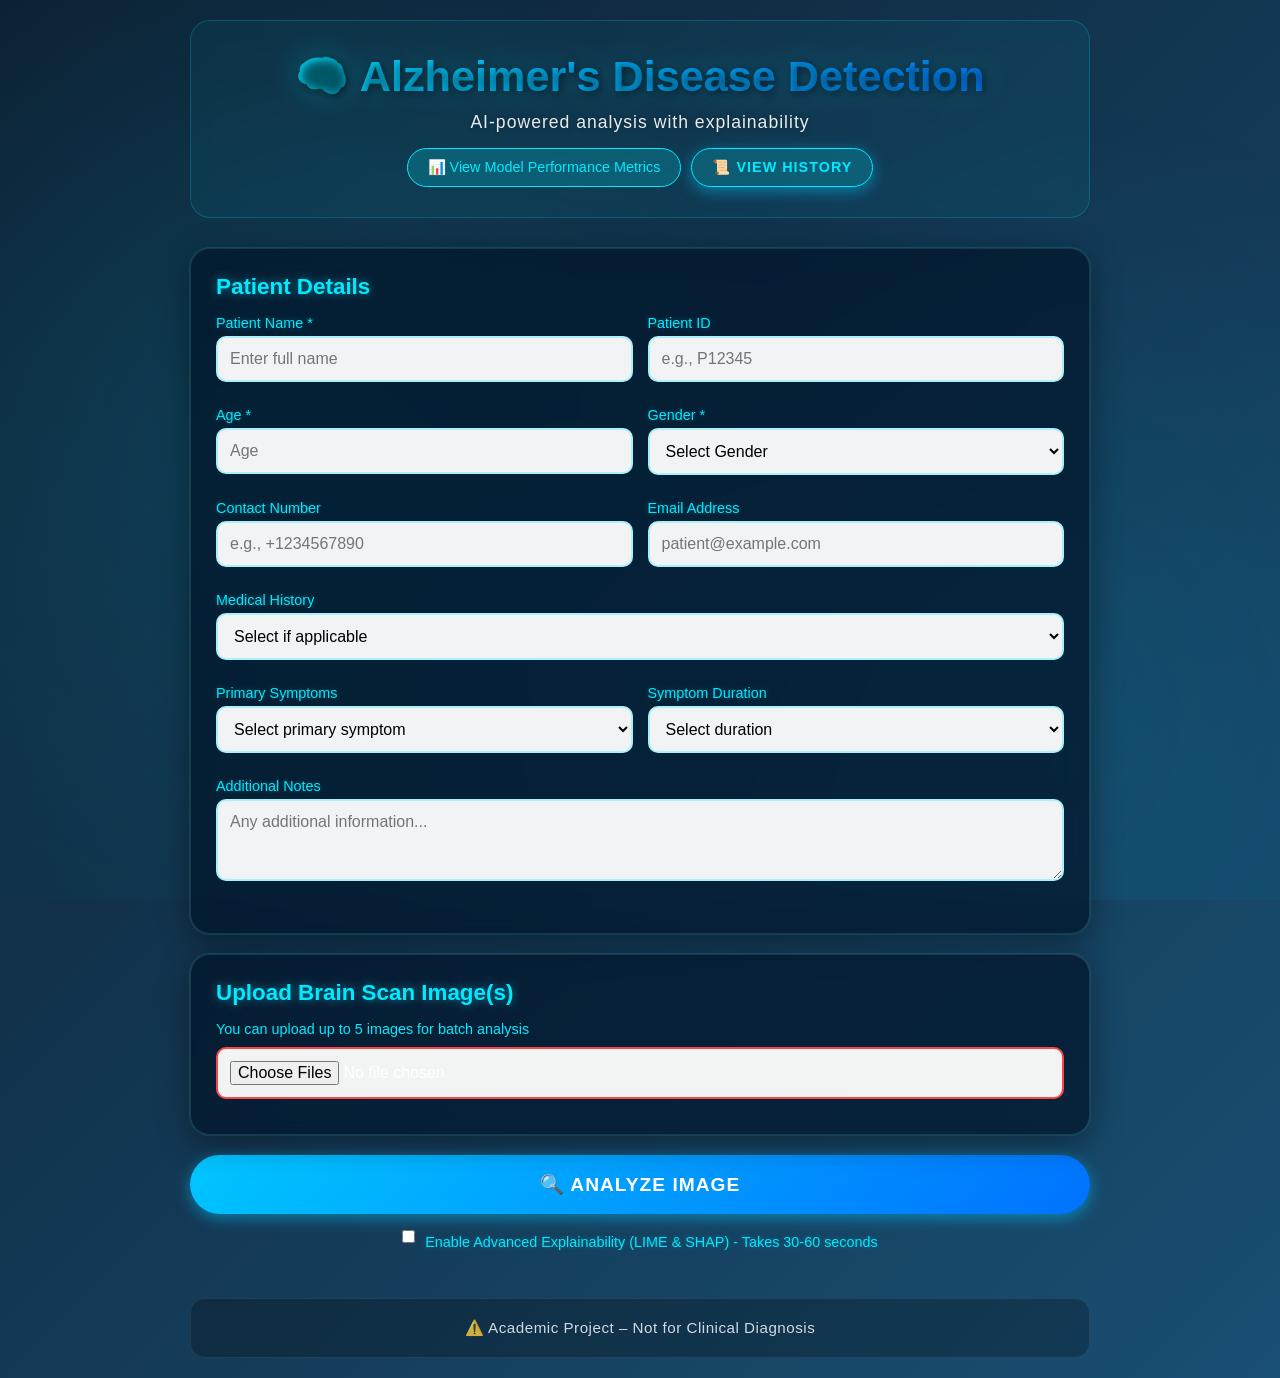
==== index.html @ 7a1afa84 "Initial commit - Alzheimer's Detection System" ====
<!DOCTYPE html>
<html lang="en">
<head>
    <meta charset="UTF-8">
    <title>Alzheimer's Disease Detection</title>
    <link rel="stylesheet" href="styles.css">
</head>
<body>

    <div class="container">

        <header>
            <h1>🧠 Alzheimer's Disease Detection</h1>
            <p>AI-powered analysis with explainability</p>
            <div style="margin-top: 15px; display: flex; gap: 10px; justify-content: center; flex-wrap: wrap;">
                <a href="metrics.html" style="display: inline-block; padding: 10px 20px; background: rgba(0, 234, 255, 0.2); border: 1px solid #00eaff; border-radius: 20px; color: #00eaff; text-decoration: none; font-size: 0.9rem; transition: all 0.3s ease;">📊 View Model Performance Metrics</a>
                <button type="button" onclick="showHistory(); return false;" style="padding: 10px 20px; background: rgba(0, 234, 255, 0.2); border: 1px solid #00eaff; border-radius: 20px; color: #00eaff; font-size: 0.9rem; cursor: pointer; transition: all 0.3s ease; width: auto;">📜 View History</button>
            </div>
        </header>

        <form id="uploadForm">

            <div class="card">
                <h2>Patient Details</h2>

                <div class="form-row">
                    <div class="form-group">
                        <label for="patientName">Patient Name *</label>
                        <input type="text" id="patientName" name="patientName" placeholder="Enter full name" required minlength="2" maxlength="100">
                    </div>
                    
                    <div class="form-group">
                        <label for="patientId">Patient ID</label>
                        <input type="text" id="patientId" name="patientId" placeholder="e.g., P12345" maxlength="20">
                    </div>
                </div>

                <div class="form-row">
                    <div class="form-group">
                        <label for="age">Age *</label>
                        <input type="number" id="age" name="age" placeholder="Age" required min="1" max="120">
                    </div>

                    <div class="form-group">
                        <label for="gender">Gender *</label>
                        <select id="gender" name="gender" required>
                            <option value="">Select Gender</option>
                            <option value="male">Male</option>
                            <option value="female">Female</option>
                            <option value="other">Other</option>
                        </select>
                    </div>
                </div>

                <div class="form-row">
                    <div class="form-group">
                        <label for="contactNumber">Contact Number</label>
                        <input type="tel" id="contactNumber" name="contactNumber" placeholder="e.g., +1234567890" pattern="[+]?[0-9]{10,15}">
                    </div>

                    <div class="form-group">
                        <label for="email">Email Address</label>
                        <input type="email" id="email" name="email" placeholder="patient@example.com">
                    </div>
                </div>

                <div class="form-row">
                    <div class="form-group full-width">
                        <label for="medicalHistory">Medical History</label>
                        <select id="medicalHistory" name="medicalHistory">
                            <option value="">Select if applicable</option>
                            <option value="none">No significant history</option>
                            <option value="hypertension">Hypertension</option>
                            <option value="diabetes">Diabetes</option>
                            <option value="stroke">Previous Stroke</option>
                            <option value="dementia_family">Family History of Dementia</option>
                            <option value="other">Other</option>
                        </select>
                    </div>
                </div>

                <div class="form-row">
                    <div class="form-group">
                        <label for="symptoms">Primary Symptoms</label>
                        <select id="symptoms" name="symptoms">
                            <option value="">Select primary symptom</option>
                            <option value="memory_loss">Memory Loss</option>
                            <option value="confusion">Confusion/Disorientation</option>
                            <option value="language">Language Difficulties</option>
                            <option value="mood_changes">Mood/Behavior Changes</option>
                            <option value="routine">Routine Assessment</option>
                        </select>
                    </div>

                    <div class="form-group">
                        <label for="duration">Symptom Duration</label>
                        <select id="duration" name="duration">
                            <option value="">Select duration</option>
                            <option value="recent">Less than 1 month</option>
                            <option value="short">1-6 months</option>
                            <option value="medium">6-12 months</option>
                            <option value="long">More than 1 year</option>
                        </select>
                    </div>
                </div>

                <div class="form-row">
                    <div class="form-group full-width">
                        <label for="notes">Additional Notes</label>
                        <textarea id="notes" name="notes" placeholder="Any additional information..." rows="3" maxlength="500"></textarea>
                    </div>
                </div>
            </div>

            <div class="card">
                <h2>Upload Brain Scan Image(s)</h2>
                <p style="color: #00eaff; font-size: 0.9rem; margin-bottom: 10px;">You can upload up to 5 images for batch analysis</p>

                <input type="file" id="imageInput" accept="image/*" multiple required>

                <div id="preview"></div>
            </div>

            <button type="submit">🔍 Analyze Image</button>
            
            <div style="margin-top: 15px; text-align: center;">
                <label style="display: inline-flex; align-items: center; color: #00eaff; cursor: pointer;">
                    <input type="checkbox" id="advancedExplain" style="margin-right: 10px; width: auto; cursor: pointer;">
                    <span>Enable Advanced Explainability (LIME & SHAP) - Takes 30-60 seconds</span>
                </label>
            </div>

        </form>

        <div id="result" class="result hidden">
            <h2>🔬 Diagnostic Analysis Results</h2>
            
            <div id="multipleResults"></div>

            <button onclick="window.print()" class="print-button">🖨️ Print Report</button>
        </div>

        <!-- History Modal -->
        <div id="historyModal" class="modal hidden" style="display: none;">
            <div class="modal-content">
                <div class="modal-header">
                    <h2>📜 Prediction History</h2>
                    <button type="button" onclick="closeHistory(); return false;" class="close-button">✕</button>
                </div>
                <div id="historyContent" class="modal-body"></div>
            </div>
        </div>

        <footer>
            <p>⚠️ Academic Project – Not for Clinical Diagnosis</p>
        </footer>

    </div>

    <script src="script.js?v=4"></script>
</body>
</html>
---- styles.css ----
* {
    margin: 0;
    padding: 0;
    font-family: 'Segoe UI', sans-serif;
}

body {
    background: linear-gradient(135deg, rgba(0, 20, 40, 0.95), rgba(0, 60, 100, 0.9)), 
                url("https://images.unsplash.com/photo-1559757175-0eb30cd8c063?w=1920") center/cover no-repeat fixed;
    color: #fff;
    min-height: 100vh;
    position: relative;
}

body::before {
    content: '';
    position: fixed;
    top: 0;
    left: 0;
    width: 100%;
    height: 100%;
    background: radial-gradient(circle at 20% 50%, rgba(0, 234, 255, 0.1), transparent 50%),
                radial-gradient(circle at 80% 80%, rgba(0, 198, 255, 0.1), transparent 50%);
    pointer-events: none;
    z-index: 0;
}

.container {
    width: 90%;
    max-width: 900px;
    margin: auto;
    padding: 20px;
    position: relative;
    z-index: 1;
}

header {
    text-align: center;
    margin-bottom: 30px;
    padding: 30px 20px;
    background: rgba(0, 234, 255, 0.05);
    border-radius: 20px;
    border: 1px solid rgba(0, 234, 255, 0.2);
    backdrop-filter: blur(10px);
}

header h1 {
    font-size: 2.7rem;
    text-shadow: 2px 2px 10px rgba(0,0,0,0.6), 0 0 30px rgba(0, 234, 255, 0.3);
    background: linear-gradient(135deg, #00eaff, #0072ff);
    -webkit-background-clip: text;
    -webkit-text-fill-color: transparent;
    background-clip: text;
    margin-bottom: 10px;
}

header p {
    opacity: 0.9;
    text-shadow: 1px 1px 6px rgba(0,0,0,0.4);
    font-size: 1.1rem;
    letter-spacing: 1px;
}

.card {
    background: rgba(0, 20, 40, 0.7);
    padding: 25px;
    border-radius: 20px;
    margin-bottom: 20px;
    box-shadow: 0 8px 32px rgba(0,0,0,0.4), 0 0 0 1px rgba(0, 234, 255, 0.2);
    backdrop-filter: blur(10px);
    border: 1px solid rgba(255, 255, 255, 0.1);
    transition: transform 0.3s ease, box-shadow 0.3s ease;
}

.card:hover {
    transform: translateY(-5px);
    box-shadow: 0 12px 40px rgba(0, 234, 255, 0.3), 0 0 0 1px rgba(0, 234, 255, 0.4);
}

.card h2 {
    margin-bottom: 15px;
    color: #00eaff;
    font-size: 1.4rem;
    text-shadow: 0 0 10px rgba(0, 234, 255, 0.5);
}

input, select {
    width: 100%;
    padding: 12px;
    margin-bottom: 10px;
    border-radius: 10px;
    border: 2px solid rgba(0, 234, 255, 0.3);
    outline: none;
    background: rgba(255, 255, 255, 0.95);
    font-size: 1rem;
    transition: all 0.3s ease;
    box-sizing: border-box;
}

input:focus, select:focus, textarea:focus {
    border-color: #00eaff;
    box-shadow: 0 0 15px rgba(0, 234, 255, 0.4);
    background: #fff;
}

input:invalid:not(:placeholder-shown) {
    border-color: #ff4444;
}

input:valid:not(:placeholder-shown) {
    border-color: #00ff88;
}

textarea {
    width: 100%;
    padding: 12px;
    margin-bottom: 10px;
    border-radius: 10px;
    border: 2px solid rgba(0, 234, 255, 0.3);
    outline: none;
    background: rgba(255, 255, 255, 0.95);
    font-size: 1rem;
    transition: all 0.3s ease;
    box-sizing: border-box;
    font-family: 'Segoe UI', sans-serif;
    resize: vertical;
    min-height: 80px;
}

label {
    display: block;
    color: #00eaff;
    font-size: 0.9rem;
    margin-bottom: 5px;
    font-weight: 500;
    text-shadow: 0 0 5px rgba(0, 234, 255, 0.3);
}

.form-row {
    display: grid;
    grid-template-columns: 1fr 1fr;
    gap: 15px;
    margin-bottom: 15px;
}

.form-group {
    display: flex;
    flex-direction: column;
}

.form-group.full-width {
    grid-column: 1 / -1;
}

@media (max-width: 768px) {
    .form-row {
        grid-template-columns: 1fr;
    }
}

button {
    width: 100%;
    padding: 18px;
    border-radius: 30px;
    border: none;
    background: linear-gradient(135deg, #00c6ff, #0072ff);
    color: #fff;
    font-size: 1.2rem;
    font-weight: bold;
    cursor: pointer;
    box-shadow: 0 4px 15px rgba(0, 198, 255, 0.5);
    transition: all 0.3s ease;
    text-transform: uppercase;
    letter-spacing: 1px;
}

button:hover {
    background: linear-gradient(135deg, #0072ff, #00c6ff);
    transform: translateY(-2px);
    box-shadow: 0 8px 25px rgba(0, 198, 255, 0.7);
}

button:active {
    transform: translateY(0);
}

#preview {
    display: flex;
    gap: 10px;
    flex-wrap: wrap;
}

#preview img {
    width: 120px;
    height: 120px;
    object-fit: cover;
    border-radius: 10px;
    border: 2px solid #00eaff;
}

.result {
    margin-top: 30px;
    background: rgba(0, 20, 40, 0.8);
    padding: 30px;
    border-radius: 20px;
    text-align: center;
    box-shadow: 0 8px 32px rgba(0,0,0,0.4), 0 0 0 1px rgba(0, 234, 255, 0.3);
    backdrop-filter: blur(10px);
    border: 1px solid rgba(0, 234, 255, 0.2);
    animation: fadeIn 0.5s ease;
}

.result h2 {
    color: #00eaff;
    margin-bottom: 25px;
    font-size: 1.8rem;
}

.result-summary {
    margin-bottom: 30px;
}

.prediction-box {
    background: rgba(0, 234, 255, 0.1);
    padding: 25px;
    border-radius: 15px;
    border: 2px solid rgba(0, 234, 255, 0.3);
    margin-bottom: 20px;
}

.prediction-label, .confidence-label {
    font-size: 1.2rem;
    margin: 10px 0;
    color: #fff;
}

.prediction-label span, .confidence-label span {
    color: #00eaff;
    font-weight: bold;
    font-size: 1.3rem;
}

.confidence-bar {
    width: 100%;
    height: 30px;
    background: rgba(255, 255, 255, 0.1);
    border-radius: 15px;
    overflow: hidden;
    margin-top: 15px;
    border: 1px solid rgba(0, 234, 255, 0.3);
}

.confidence-fill {
    height: 100%;
    background: linear-gradient(90deg, #00c6ff, #00eaff);
    border-radius: 15px;
    transition: width 1s ease;
    display: flex;
    align-items: center;
    justify-content: flex-end;
    padding-right: 10px;
    color: #fff;
    font-weight: bold;
}

.explainability-section {
    margin: 30px 0;
    padding: 25px;
    background: rgba(0, 234, 255, 0.05);
    border-radius: 15px;
    border: 1px solid rgba(0, 234, 255, 0.2);
    text-align: left;
}

.explainability-section h3 {
    color: #00eaff;
    margin-bottom: 15px;
    font-size: 1.3rem;
}

.explanation-text {
    color: #fff;
    line-height: 1.6;
    margin-bottom: 15px;
    opacity: 0.9;
}

.predictions-grid {
    display: grid;
    grid-template-columns: repeat(auto-fit, minmax(200px, 1fr));
    gap: 15px;
    margin-top: 15px;
}

.prediction-item {
    background: rgba(0, 20, 40, 0.6);
    padding: 15px;
    border-radius: 10px;
    border: 1px solid rgba(0, 234, 255, 0.2);
}

.prediction-item-label {
    color: #00eaff;
    font-size: 0.9rem;
    margin-bottom: 8px;
}

.prediction-item-value {
    color: #fff;
    font-size: 1.5rem;
    font-weight: bold;
}

.prediction-item-bar {
    width: 100%;
    height: 8px;
    background: rgba(255, 255, 255, 0.1);
    border-radius: 4px;
    overflow: hidden;
    margin-top: 8px;
}

.prediction-item-fill {
    height: 100%;
    background: linear-gradient(90deg, #0072ff, #00eaff);
    border-radius: 4px;
}

.gradcam-container {
    text-align: center;
}

.gradcam-container img {
    max-width: 400px;
    width: 100%;
    border-radius: 10px;
    border: 3px solid #00eaff;
    box-shadow: 0 4px 20px rgba(0, 234, 255, 0.3);
}

.heatmap-legend {
    margin-top: 15px;
}

.legend-item {
    display: inline-block;
    width: 300px;
}

.legend-color {
    height: 20px;
    border-radius: 10px;
    margin-bottom: 5px;
}

.legend-labels {
    display: flex;
    justify-content: space-between;
    font-size: 0.85rem;
    color: #fff;
    opacity: 0.8;
}

.clinical-insights {
    background: rgba(0, 234, 255, 0.08);
    padding: 20px;
    border-radius: 10px;
    border-left: 4px solid #00eaff;
}

.clinical-insights p {
    color: #fff;
    line-height: 1.8;
    margin: 10px 0;
}

.clinical-insights strong {
    color: #00eaff;
}

.considerations-box {
    background: rgba(255, 200, 0, 0.1);
    padding: 20px;
    border-radius: 10px;
    border-left: 4px solid #ffc800;
}

.considerations-box ul {
    list-style: none;
    padding: 0;
    margin: 0;
}

.considerations-box li {
    color: #fff;
    line-height: 1.8;
    margin: 12px 0;
    padding-left: 25px;
    position: relative;
}

.considerations-box li:before {
    content: "⚠️";
    position: absolute;
    left: 0;
}

.model-info-grid {
    display: grid;
    grid-template-columns: repeat(auto-fit, minmax(150px, 1fr));
    gap: 15px;
}

.info-card {
    background: rgba(0, 20, 40, 0.6);
    padding: 15px;
    border-radius: 10px;
    border: 1px solid rgba(0, 234, 255, 0.2);
    text-align: center;
}

.info-label {
    color: #00eaff;
    font-size: 0.85rem;
    margin-bottom: 8px;
    text-transform: uppercase;
    letter-spacing: 1px;
}

.info-value {
    color: #fff;
    font-size: 1.2rem;
    font-weight: bold;
}

.print-button {
    margin-top: 30px;
    padding: 15px 40px;
    background: rgba(0, 234, 255, 0.2);
    border: 2px solid #00eaff;
    color: #00eaff;
    border-radius: 30px;
    cursor: pointer;
    font-size: 1rem;
    font-weight: bold;
    transition: all 0.3s ease;
}

.print-button:hover {
    background: rgba(0, 234, 255, 0.3);
    transform: translateY(-2px);
    box-shadow: 0 4px 15px rgba(0, 234, 255, 0.4);
}

@keyframes fadeIn {
    from {
        opacity: 0;
        transform: translateY(20px);
    }
    to {
        opacity: 1;
        transform: translateY(0);
    }
}

.result img {
    width: 250px;
    margin-top: 10px;
    border-radius: 10px;
    border: 3px solid #00eaff;
}

.hidden {
    display: none;
}

footer {
    margin-top: 40px;
    text-align: center;
    opacity: 0.8;
    padding: 20px;
    background: rgba(0, 0, 0, 0.3);
    border-radius: 15px;
    border: 1px solid rgba(255, 255, 255, 0.1);
}

footer p {
    font-size: 0.95rem;
    letter-spacing: 0.5px;
}

/* Modal styles */
.modal {
    position: fixed;
    top: 0;
    left: 0;
    width: 100%;
    height: 100%;
    background: rgba(0, 0, 0, 0.8);
    backdrop-filter: blur(5px);
    z-index: 1000;
    display: flex;
    align-items: center;
    justify-content: center;
    animation: fadeIn 0.3s ease;
}

.modal.hidden {
    display: none !important;
}

.modal-content {
    background: rgba(0, 20, 40, 0.95);
    border-radius: 20px;
    border: 2px solid rgba(0, 234, 255, 0.3);
    width: 90%;
    max-width: 900px;
    max-height: 85vh;
    overflow: hidden;
    display: flex;
    flex-direction: column;
    box-shadow: 0 10px 50px rgba(0, 234, 255, 0.3);
}

.modal-header {
    padding: 25px;
    border-bottom: 1px solid rgba(0, 234, 255, 0.2);
    display: flex;
    justify-content: space-between;
    align-items: center;
}

.modal-header h2 {
    color: #00eaff;
    margin: 0;
}

.close-button {
    background: rgba(255, 68, 68, 0.2);
    border: 1px solid #ff4444;
    color: #ff4444;
    width: 40px;
    height: 40px;
    border-radius: 50%;
    font-size: 1.5rem;
    cursor: pointer;
    transition: all 0.3s ease;
    padding: 0;
}

.close-button:hover {
    background: rgba(255, 68, 68, 0.4);
    transform: rotate(90deg);
}

.modal-body {
    padding: 25px;
    overflow-y: auto;
    flex: 1;
}

.history-entry {
    background: rgba(0, 234, 255, 0.05);
    border: 1px solid rgba(0, 234, 255, 0.2);
    border-radius: 15px;
    padding: 20px;
    margin-bottom: 20px;
}

.history-header {
    display: flex;
    justify-content: space-between;
    align-items: flex-start;
    margin-bottom: 15px;
    padding-bottom: 15px;
    border-bottom: 1px solid rgba(0, 234, 255, 0.2);
}

.history-header h3 {
    color: #00eaff;
    margin: 0 0 5px 0;
}

.history-header p {
    color: #fff;
    margin: 3px 0;
    font-size: 0.9rem;
}

.delete-btn {
    background: rgba(255, 68, 68, 0.2);
    border: 1px solid #ff4444;
    color: #ff4444;
    padding: 8px 15px;
    border-radius: 10px;
    cursor: pointer;
    font-size: 0.9rem;
    transition: all 0.3s ease;
    width: auto;
}

.delete-btn:hover {
    background: rgba(255, 68, 68, 0.4);
    transform: translateY(-2px);
}

.history-results {
    display: grid;
    grid-template-columns: repeat(auto-fill, minmax(200px, 1fr));
    gap: 15px;
    margin-top: 15px;
}

.history-result-item {
    background: rgba(0, 20, 40, 0.6);
    border: 1px solid rgba(0, 234, 255, 0.2);
    border-radius: 10px;
    padding: 10px;
    text-align: center;
}

.history-result-item img {
    width: 100%;
    height: 150px;
    object-fit: cover;
    border-radius: 8px;
    margin-bottom: 10px;
    border: 2px solid rgba(0, 234, 255, 0.3);
}

.history-result-info p {
    color: #fff;
    margin: 5px 0;
    font-size: 0.85rem;
}

.history-result-info strong {
    color: #00eaff;
}

/* Scrollbar styling for modal */
.modal-body::-webkit-scrollbar {
    width: 8px;
}

.modal-body::-webkit-scrollbar-track {
    background: rgba(0, 0, 0, 0.2);
    border-radius: 10px;
}

.modal-body::-webkit-scrollbar-thumb {
    background: rgba(0, 234, 255, 0.5);
    border-radius: 10px;
}

.modal-body::-webkit-scrollbar-thumb:hover {
    background: rgba(0, 234, 255, 0.7);
}
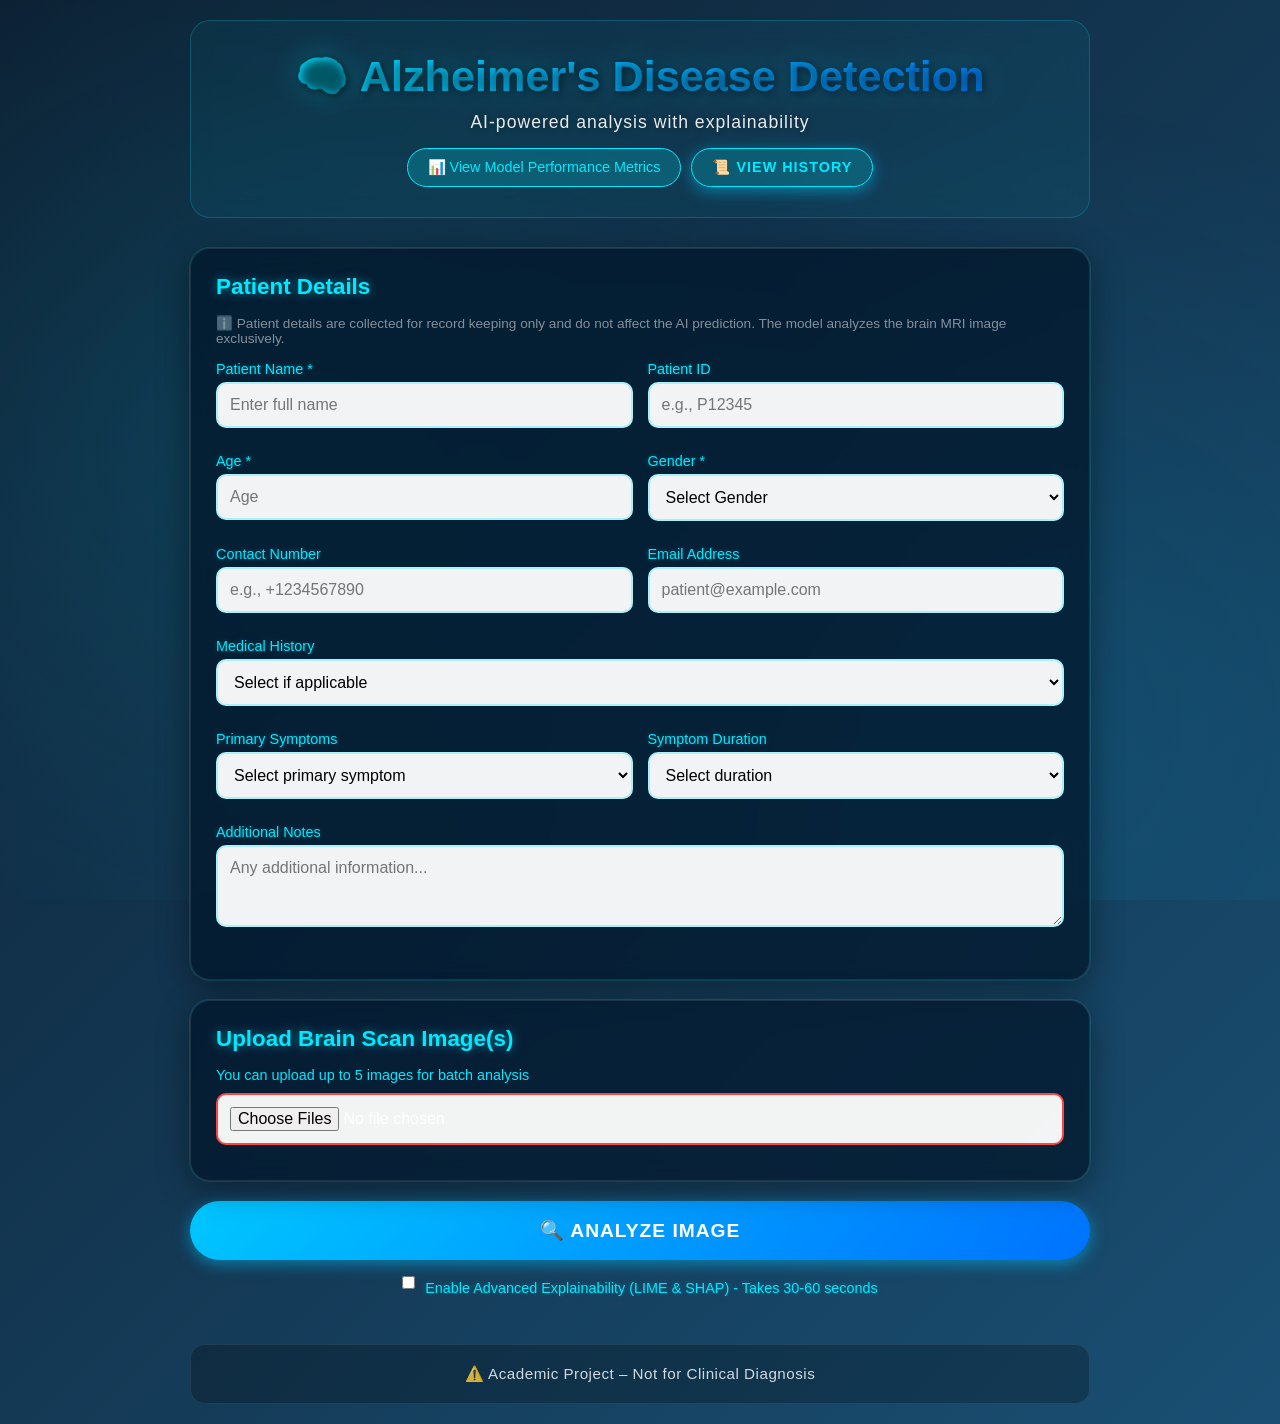
==== commit e32aa19a: "colour issu in gradcamm" ====
--- a/index.html
+++ b/index.html
@@ -22,6 +22,9 @@
 
             <div class="card">
                 <h2>Patient Details</h2>
+                <p style="color: rgba(255,255,255,0.5); font-size: 0.85rem; margin-bottom: 15px;">
+                    ℹ️ Patient details are collected for record keeping only and do not affect the AI prediction. The model analyzes the brain MRI image exclusively.
+                </p>
 
                 <div class="form-row">
                     <div class="form-group">
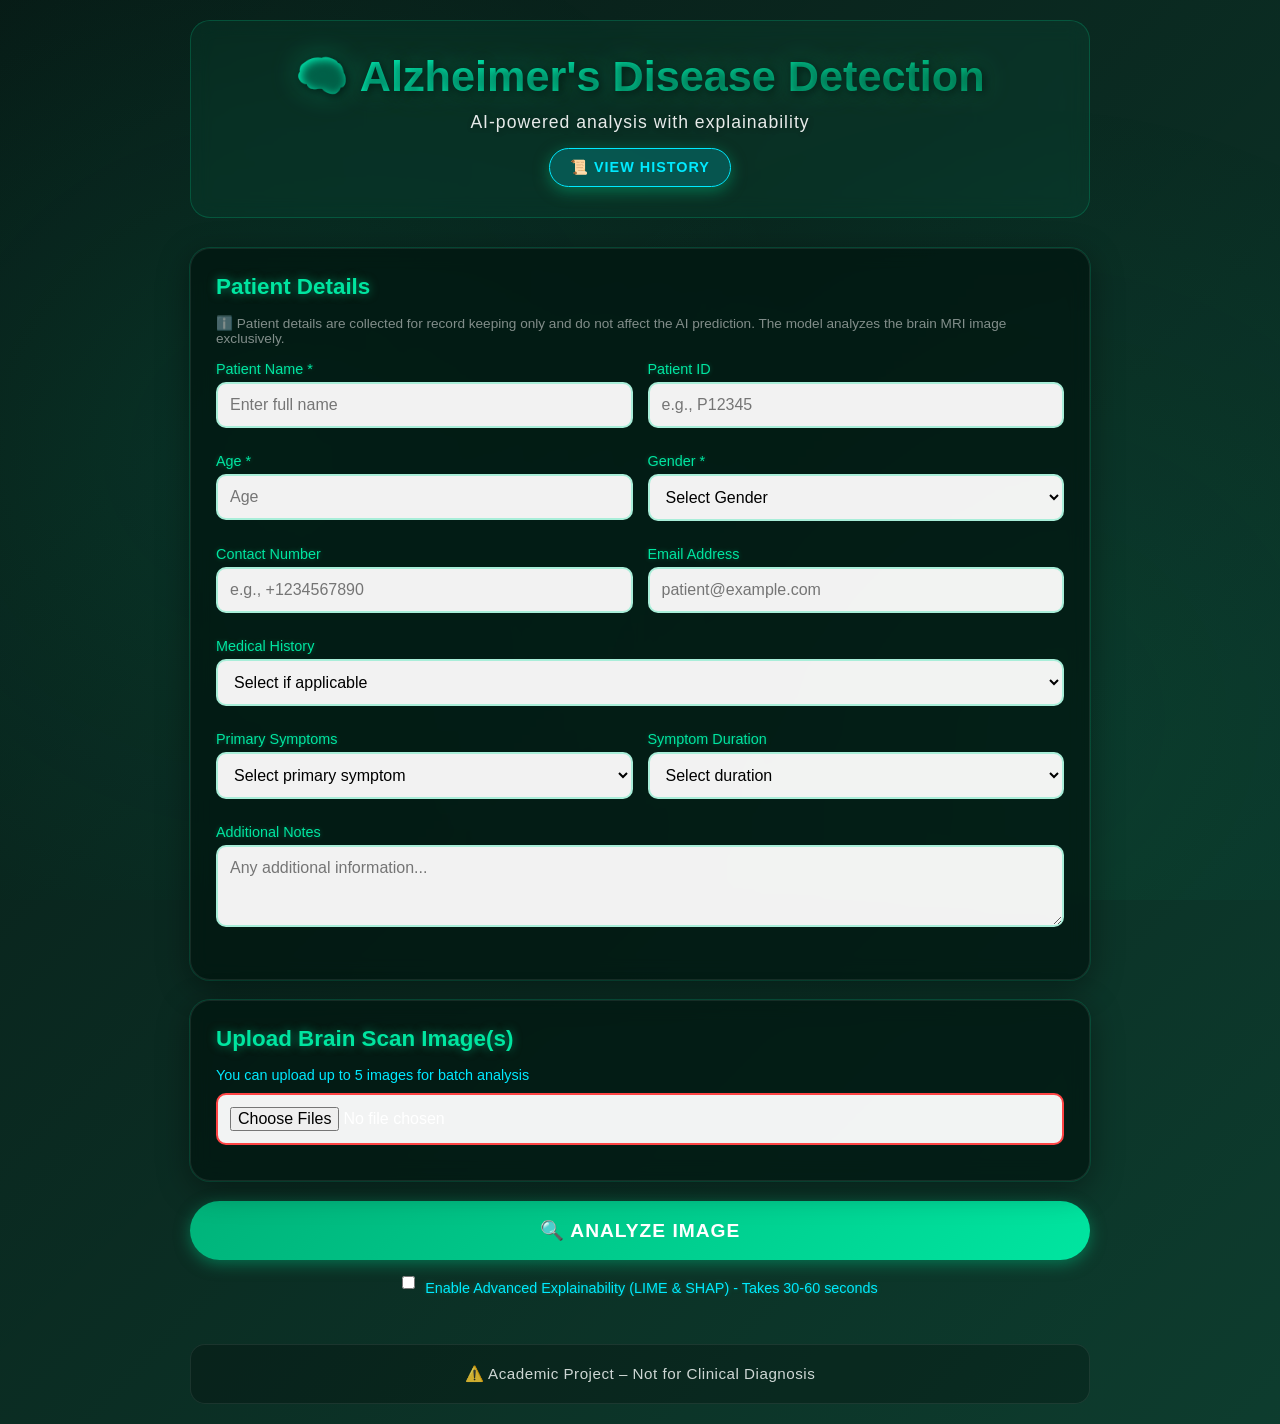
==== commit 2ec8ea4c: "fixed confusion matrix" ====
--- a/index.html
+++ b/index.html
@@ -13,7 +13,6 @@
             <h1>🧠 Alzheimer's Disease Detection</h1>
             <p>AI-powered analysis with explainability</p>
             <div style="margin-top: 15px; display: flex; gap: 10px; justify-content: center; flex-wrap: wrap;">
-                <a href="metrics.html" style="display: inline-block; padding: 10px 20px; background: rgba(0, 234, 255, 0.2); border: 1px solid #00eaff; border-radius: 20px; color: #00eaff; text-decoration: none; font-size: 0.9rem; transition: all 0.3s ease;">📊 View Model Performance Metrics</a>
                 <button type="button" onclick="showHistory(); return false;" style="padding: 10px 20px; background: rgba(0, 234, 255, 0.2); border: 1px solid #00eaff; border-radius: 20px; color: #00eaff; font-size: 0.9rem; cursor: pointer; transition: all 0.3s ease; width: auto;">📜 View History</button>
             </div>
         </header>
--- a/styles.css
+++ b/styles.css
@@ -4,8 +4,15 @@
     font-family: 'Segoe UI', sans-serif;
 }
 
+/* ── Colour Variables ─────────────────────────────────────────────────────
+   Primary accent : #00e5a0  (emerald green)
+   Secondary      : #00b37a  (deeper green)
+   Highlight      : #00ffc3  (bright mint)
+   Background     : dark green-tinted navy
+──────────────────────────────────────────────────────────────────────── */
+
 body {
-    background: linear-gradient(135deg, rgba(0, 20, 40, 0.95), rgba(0, 60, 100, 0.9)), 
+    background: linear-gradient(135deg, rgba(0, 20, 15, 0.97), rgba(0, 50, 35, 0.95)),
                 url("https://images.unsplash.com/photo-1559757175-0eb30cd8c063?w=1920") center/cover no-repeat fixed;
     color: #fff;
     min-height: 100vh;
@@ -19,8 +26,8 @@
     left: 0;
     width: 100%;
     height: 100%;
-    background: radial-gradient(circle at 20% 50%, rgba(0, 234, 255, 0.1), transparent 50%),
-                radial-gradient(circle at 80% 80%, rgba(0, 198, 255, 0.1), transparent 50%);
+    background: radial-gradient(circle at 20% 50%, rgba(0, 229, 160, 0.08), transparent 50%),
+                radial-gradient(circle at 80% 80%, rgba(0, 179, 122, 0.08), transparent 50%);
     pointer-events: none;
     z-index: 0;
 }
@@ -38,16 +45,16 @@
     text-align: center;
     margin-bottom: 30px;
     padding: 30px 20px;
-    background: rgba(0, 234, 255, 0.05);
+    background: rgba(0, 229, 160, 0.05);
     border-radius: 20px;
-    border: 1px solid rgba(0, 234, 255, 0.2);
+    border: 1px solid rgba(0, 229, 160, 0.2);
     backdrop-filter: blur(10px);
 }
 
 header h1 {
     font-size: 2.7rem;
-    text-shadow: 2px 2px 10px rgba(0,0,0,0.6), 0 0 30px rgba(0, 234, 255, 0.3);
-    background: linear-gradient(135deg, #00eaff, #0072ff);
+    text-shadow: 2px 2px 10px rgba(0,0,0,0.6), 0 0 30px rgba(0, 229, 160, 0.3);
+    background: linear-gradient(135deg, #00ffc3, #00b37a);
     -webkit-background-clip: text;
     -webkit-text-fill-color: transparent;
     background-clip: text;
@@ -62,26 +69,26 @@
 }
 
 .card {
-    background: rgba(0, 20, 40, 0.7);
+    background: rgba(0, 20, 15, 0.7);
     padding: 25px;
     border-radius: 20px;
     margin-bottom: 20px;
-    box-shadow: 0 8px 32px rgba(0,0,0,0.4), 0 0 0 1px rgba(0, 234, 255, 0.2);
+    box-shadow: 0 8px 32px rgba(0,0,0,0.4), 0 0 0 1px rgba(0, 229, 160, 0.2);
     backdrop-filter: blur(10px);
-    border: 1px solid rgba(255, 255, 255, 0.1);
+    border: 1px solid rgba(255, 255, 255, 0.08);
     transition: transform 0.3s ease, box-shadow 0.3s ease;
 }
 
 .card:hover {
     transform: translateY(-5px);
-    box-shadow: 0 12px 40px rgba(0, 234, 255, 0.3), 0 0 0 1px rgba(0, 234, 255, 0.4);
+    box-shadow: 0 12px 40px rgba(0, 229, 160, 0.25), 0 0 0 1px rgba(0, 229, 160, 0.4);
 }
 
 .card h2 {
     margin-bottom: 15px;
-    color: #00eaff;
+    color: #00e5a0;
     font-size: 1.4rem;
-    text-shadow: 0 0 10px rgba(0, 234, 255, 0.5);
+    text-shadow: 0 0 10px rgba(0, 229, 160, 0.5);
 }
 
 input, select {
@@ -89,7 +96,7 @@
     padding: 12px;
     margin-bottom: 10px;
     border-radius: 10px;
-    border: 2px solid rgba(0, 234, 255, 0.3);
+    border: 2px solid rgba(0, 229, 160, 0.3);
     outline: none;
     background: rgba(255, 255, 255, 0.95);
     font-size: 1rem;
@@ -98,8 +105,8 @@
 }
 
 input:focus, select:focus, textarea:focus {
-    border-color: #00eaff;
-    box-shadow: 0 0 15px rgba(0, 234, 255, 0.4);
+    border-color: #00e5a0;
+    box-shadow: 0 0 15px rgba(0, 229, 160, 0.4);
     background: #fff;
 }
 
@@ -108,7 +115,7 @@
 }
 
 input:valid:not(:placeholder-shown) {
-    border-color: #00ff88;
+    border-color: #00e5a0;
 }
 
 textarea {
@@ -116,7 +123,7 @@
     padding: 12px;
     margin-bottom: 10px;
     border-radius: 10px;
-    border: 2px solid rgba(0, 234, 255, 0.3);
+    border: 2px solid rgba(0, 229, 160, 0.3);
     outline: none;
     background: rgba(255, 255, 255, 0.95);
     font-size: 1rem;
@@ -129,11 +136,11 @@
 
 label {
     display: block;
-    color: #00eaff;
+    color: #00e5a0;
     font-size: 0.9rem;
     margin-bottom: 5px;
     font-weight: 500;
-    text-shadow: 0 0 5px rgba(0, 234, 255, 0.3);
+    text-shadow: 0 0 5px rgba(0, 229, 160, 0.3);
 }
 
 .form-row {
@@ -163,21 +170,21 @@
     padding: 18px;
     border-radius: 30px;
     border: none;
-    background: linear-gradient(135deg, #00c6ff, #0072ff);
+    background: linear-gradient(135deg, #00b37a, #00e5a0);
     color: #fff;
     font-size: 1.2rem;
     font-weight: bold;
     cursor: pointer;
-    box-shadow: 0 4px 15px rgba(0, 198, 255, 0.5);
+    box-shadow: 0 4px 15px rgba(0, 179, 122, 0.5);
     transition: all 0.3s ease;
     text-transform: uppercase;
     letter-spacing: 1px;
 }
 
 button:hover {
-    background: linear-gradient(135deg, #0072ff, #00c6ff);
+    background: linear-gradient(135deg, #00e5a0, #00b37a);
     transform: translateY(-2px);
-    box-shadow: 0 8px 25px rgba(0, 198, 255, 0.7);
+    box-shadow: 0 8px 25px rgba(0, 229, 160, 0.6);
 }
 
 button:active {
@@ -195,23 +202,23 @@
     height: 120px;
     object-fit: cover;
     border-radius: 10px;
-    border: 2px solid #00eaff;
+    border: 2px solid #00e5a0;
 }
 
 .result {
     margin-top: 30px;
-    background: rgba(0, 20, 40, 0.8);
+    background: rgba(0, 20, 15, 0.8);
     padding: 30px;
     border-radius: 20px;
     text-align: center;
-    box-shadow: 0 8px 32px rgba(0,0,0,0.4), 0 0 0 1px rgba(0, 234, 255, 0.3);
+    box-shadow: 0 8px 32px rgba(0,0,0,0.4), 0 0 0 1px rgba(0, 229, 160, 0.3);
     backdrop-filter: blur(10px);
-    border: 1px solid rgba(0, 234, 255, 0.2);
+    border: 1px solid rgba(0, 229, 160, 0.2);
     animation: fadeIn 0.5s ease;
 }
 
 .result h2 {
-    color: #00eaff;
+    color: #00e5a0;
     margin-bottom: 25px;
     font-size: 1.8rem;
 }
@@ -221,10 +228,10 @@
 }
 
 .prediction-box {
-    background: rgba(0, 234, 255, 0.1);
+    background: rgba(0, 229, 160, 0.08);
     padding: 25px;
     border-radius: 15px;
-    border: 2px solid rgba(0, 234, 255, 0.3);
+    border: 2px solid rgba(0, 229, 160, 0.3);
     margin-bottom: 20px;
 }
 
@@ -235,7 +242,7 @@
 }
 
 .prediction-label span, .confidence-label span {
-    color: #00eaff;
+    color: #00e5a0;
     font-weight: bold;
     font-size: 1.3rem;
 }
@@ -247,12 +254,12 @@
     border-radius: 15px;
     overflow: hidden;
     margin-top: 15px;
-    border: 1px solid rgba(0, 234, 255, 0.3);
+    border: 1px solid rgba(0, 229, 160, 0.3);
 }
 
 .confidence-fill {
     height: 100%;
-    background: linear-gradient(90deg, #00c6ff, #00eaff);
+    background: linear-gradient(90deg, #00b37a, #00ffc3);
     border-radius: 15px;
     transition: width 1s ease;
     display: flex;
@@ -266,14 +273,14 @@
 .explainability-section {
     margin: 30px 0;
     padding: 25px;
-    background: rgba(0, 234, 255, 0.05);
+    background: rgba(0, 229, 160, 0.04);
     border-radius: 15px;
-    border: 1px solid rgba(0, 234, 255, 0.2);
+    border: 1px solid rgba(0, 229, 160, 0.2);
     text-align: left;
 }
 
 .explainability-section h3 {
-    color: #00eaff;
+    color: #00e5a0;
     margin-bottom: 15px;
     font-size: 1.3rem;
 }
@@ -293,14 +300,14 @@
 }
 
 .prediction-item {
-    background: rgba(0, 20, 40, 0.6);
+    background: rgba(0, 20, 15, 0.6);
     padding: 15px;
     border-radius: 10px;
-    border: 1px solid rgba(0, 234, 255, 0.2);
+    border: 1px solid rgba(0, 229, 160, 0.2);
 }
 
 .prediction-item-label {
-    color: #00eaff;
+    color: #00e5a0;
     font-size: 0.9rem;
     margin-bottom: 8px;
 }
@@ -322,7 +329,7 @@
 
 .prediction-item-fill {
     height: 100%;
-    background: linear-gradient(90deg, #0072ff, #00eaff);
+    background: linear-gradient(90deg, #00b37a, #00ffc3);
     border-radius: 4px;
 }
 
@@ -334,8 +341,8 @@
     max-width: 400px;
     width: 100%;
     border-radius: 10px;
-    border: 3px solid #00eaff;
-    box-shadow: 0 4px 20px rgba(0, 234, 255, 0.3);
+    border: 3px solid #00e5a0;
+    box-shadow: 0 4px 20px rgba(0, 229, 160, 0.3);
 }
 
 .heatmap-legend {
@@ -362,10 +369,10 @@
 }
 
 .clinical-insights {
-    background: rgba(0, 234, 255, 0.08);
+    background: rgba(0, 229, 160, 0.06);
     padding: 20px;
     border-radius: 10px;
-    border-left: 4px solid #00eaff;
+    border-left: 4px solid #00e5a0;
 }
 
 .clinical-insights p {
@@ -375,11 +382,11 @@
 }
 
 .clinical-insights strong {
-    color: #00eaff;
+    color: #00e5a0;
 }
 
 .considerations-box {
-    background: rgba(255, 200, 0, 0.1);
+    background: rgba(255, 200, 0, 0.08);
     padding: 20px;
     border-radius: 10px;
     border-left: 4px solid #ffc800;
@@ -412,15 +419,15 @@
 }
 
 .info-card {
-    background: rgba(0, 20, 40, 0.6);
+    background: rgba(0, 20, 15, 0.6);
     padding: 15px;
     border-radius: 10px;
-    border: 1px solid rgba(0, 234, 255, 0.2);
+    border: 1px solid rgba(0, 229, 160, 0.2);
     text-align: center;
 }
 
 .info-label {
-    color: #00eaff;
+    color: #00e5a0;
     font-size: 0.85rem;
     margin-bottom: 8px;
     text-transform: uppercase;
@@ -436,9 +443,9 @@
 .print-button {
     margin-top: 30px;
     padding: 15px 40px;
-    background: rgba(0, 234, 255, 0.2);
-    border: 2px solid #00eaff;
-    color: #00eaff;
+    background: rgba(0, 229, 160, 0.15);
+    border: 2px solid #00e5a0;
+    color: #00e5a0;
     border-radius: 30px;
     cursor: pointer;
     font-size: 1rem;
@@ -447,27 +454,21 @@
 }
 
 .print-button:hover {
-    background: rgba(0, 234, 255, 0.3);
+    background: rgba(0, 229, 160, 0.3);
     transform: translateY(-2px);
-    box-shadow: 0 4px 15px rgba(0, 234, 255, 0.4);
+    box-shadow: 0 4px 15px rgba(0, 229, 160, 0.4);
 }
 
 @keyframes fadeIn {
-    from {
-        opacity: 0;
-        transform: translateY(20px);
-    }
-    to {
-        opacity: 1;
-        transform: translateY(0);
-    }
+    from { opacity: 0; transform: translateY(20px); }
+    to   { opacity: 1; transform: translateY(0); }
 }
 
 .result img {
     width: 250px;
     margin-top: 10px;
     border-radius: 10px;
-    border: 3px solid #00eaff;
+    border: 3px solid #00e5a0;
 }
 
 .hidden {
@@ -489,13 +490,12 @@
     letter-spacing: 0.5px;
 }
 
-/* Modal styles */
+/* ── Modal ──────────────────────────────────────────────────────────────── */
+
 .modal {
     position: fixed;
-    top: 0;
-    left: 0;
-    width: 100%;
-    height: 100%;
+    top: 0; left: 0;
+    width: 100%; height: 100%;
     background: rgba(0, 0, 0, 0.8);
     backdrop-filter: blur(5px);
     z-index: 1000;
@@ -505,42 +505,36 @@
     animation: fadeIn 0.3s ease;
 }
 
-.modal.hidden {
-    display: none !important;
-}
+.modal.hidden { display: none !important; }
 
 .modal-content {
-    background: rgba(0, 20, 40, 0.95);
+    background: rgba(0, 20, 15, 0.97);
     border-radius: 20px;
-    border: 2px solid rgba(0, 234, 255, 0.3);
+    border: 2px solid rgba(0, 229, 160, 0.3);
     width: 90%;
     max-width: 900px;
     max-height: 85vh;
     overflow: hidden;
     display: flex;
     flex-direction: column;
-    box-shadow: 0 10px 50px rgba(0, 234, 255, 0.3);
+    box-shadow: 0 10px 50px rgba(0, 229, 160, 0.25);
 }
 
 .modal-header {
     padding: 25px;
-    border-bottom: 1px solid rgba(0, 234, 255, 0.2);
+    border-bottom: 1px solid rgba(0, 229, 160, 0.2);
     display: flex;
     justify-content: space-between;
     align-items: center;
 }
 
-.modal-header h2 {
-    color: #00eaff;
-    margin: 0;
-}
+.modal-header h2 { color: #00e5a0; margin: 0; }
 
 .close-button {
     background: rgba(255, 68, 68, 0.2);
     border: 1px solid #ff4444;
     color: #ff4444;
-    width: 40px;
-    height: 40px;
+    width: 40px; height: 40px;
     border-radius: 50%;
     font-size: 1.5rem;
     cursor: pointer;
@@ -560,8 +554,8 @@
 }
 
 .history-entry {
-    background: rgba(0, 234, 255, 0.05);
-    border: 1px solid rgba(0, 234, 255, 0.2);
+    background: rgba(0, 229, 160, 0.04);
+    border: 1px solid rgba(0, 229, 160, 0.2);
     border-radius: 15px;
     padding: 20px;
     margin-bottom: 20px;
@@ -573,19 +567,11 @@
     align-items: flex-start;
     margin-bottom: 15px;
     padding-bottom: 15px;
-    border-bottom: 1px solid rgba(0, 234, 255, 0.2);
-}
-
-.history-header h3 {
-    color: #00eaff;
-    margin: 0 0 5px 0;
-}
-
-.history-header p {
-    color: #fff;
-    margin: 3px 0;
-    font-size: 0.9rem;
-}
+    border-bottom: 1px solid rgba(0, 229, 160, 0.2);
+}
+
+.history-header h3 { color: #00e5a0; margin: 0 0 5px 0; }
+.history-header p  { color: #fff; margin: 3px 0; font-size: 0.9rem; }
 
 .delete-btn {
     background: rgba(255, 68, 68, 0.2);
@@ -612,8 +598,8 @@
 }
 
 .history-result-item {
-    background: rgba(0, 20, 40, 0.6);
-    border: 1px solid rgba(0, 234, 255, 0.2);
+    background: rgba(0, 20, 15, 0.6);
+    border: 1px solid rgba(0, 229, 160, 0.2);
     border-radius: 10px;
     padding: 10px;
     text-align: center;
@@ -625,34 +611,14 @@
     object-fit: cover;
     border-radius: 8px;
     margin-bottom: 10px;
-    border: 2px solid rgba(0, 234, 255, 0.3);
-}
-
-.history-result-info p {
-    color: #fff;
-    margin: 5px 0;
-    font-size: 0.85rem;
-}
-
-.history-result-info strong {
-    color: #00eaff;
-}
-
-/* Scrollbar styling for modal */
-.modal-body::-webkit-scrollbar {
-    width: 8px;
-}
-
-.modal-body::-webkit-scrollbar-track {
-    background: rgba(0, 0, 0, 0.2);
-    border-radius: 10px;
-}
-
-.modal-body::-webkit-scrollbar-thumb {
-    background: rgba(0, 234, 255, 0.5);
-    border-radius: 10px;
-}
-
-.modal-body::-webkit-scrollbar-thumb:hover {
-    background: rgba(0, 234, 255, 0.7);
-}
+    border: 2px solid rgba(0, 229, 160, 0.3);
+}
+
+.history-result-info p      { color: #fff; margin: 5px 0; font-size: 0.85rem; }
+.history-result-info strong { color: #00e5a0; }
+
+/* Scrollbar */
+.modal-body::-webkit-scrollbar       { width: 8px; }
+.modal-body::-webkit-scrollbar-track { background: rgba(0,0,0,0.2); border-radius: 10px; }
+.modal-body::-webkit-scrollbar-thumb { background: rgba(0, 229, 160, 0.5); border-radius: 10px; }
+.modal-body::-webkit-scrollbar-thumb:hover { background: rgba(0, 229, 160, 0.7); }
